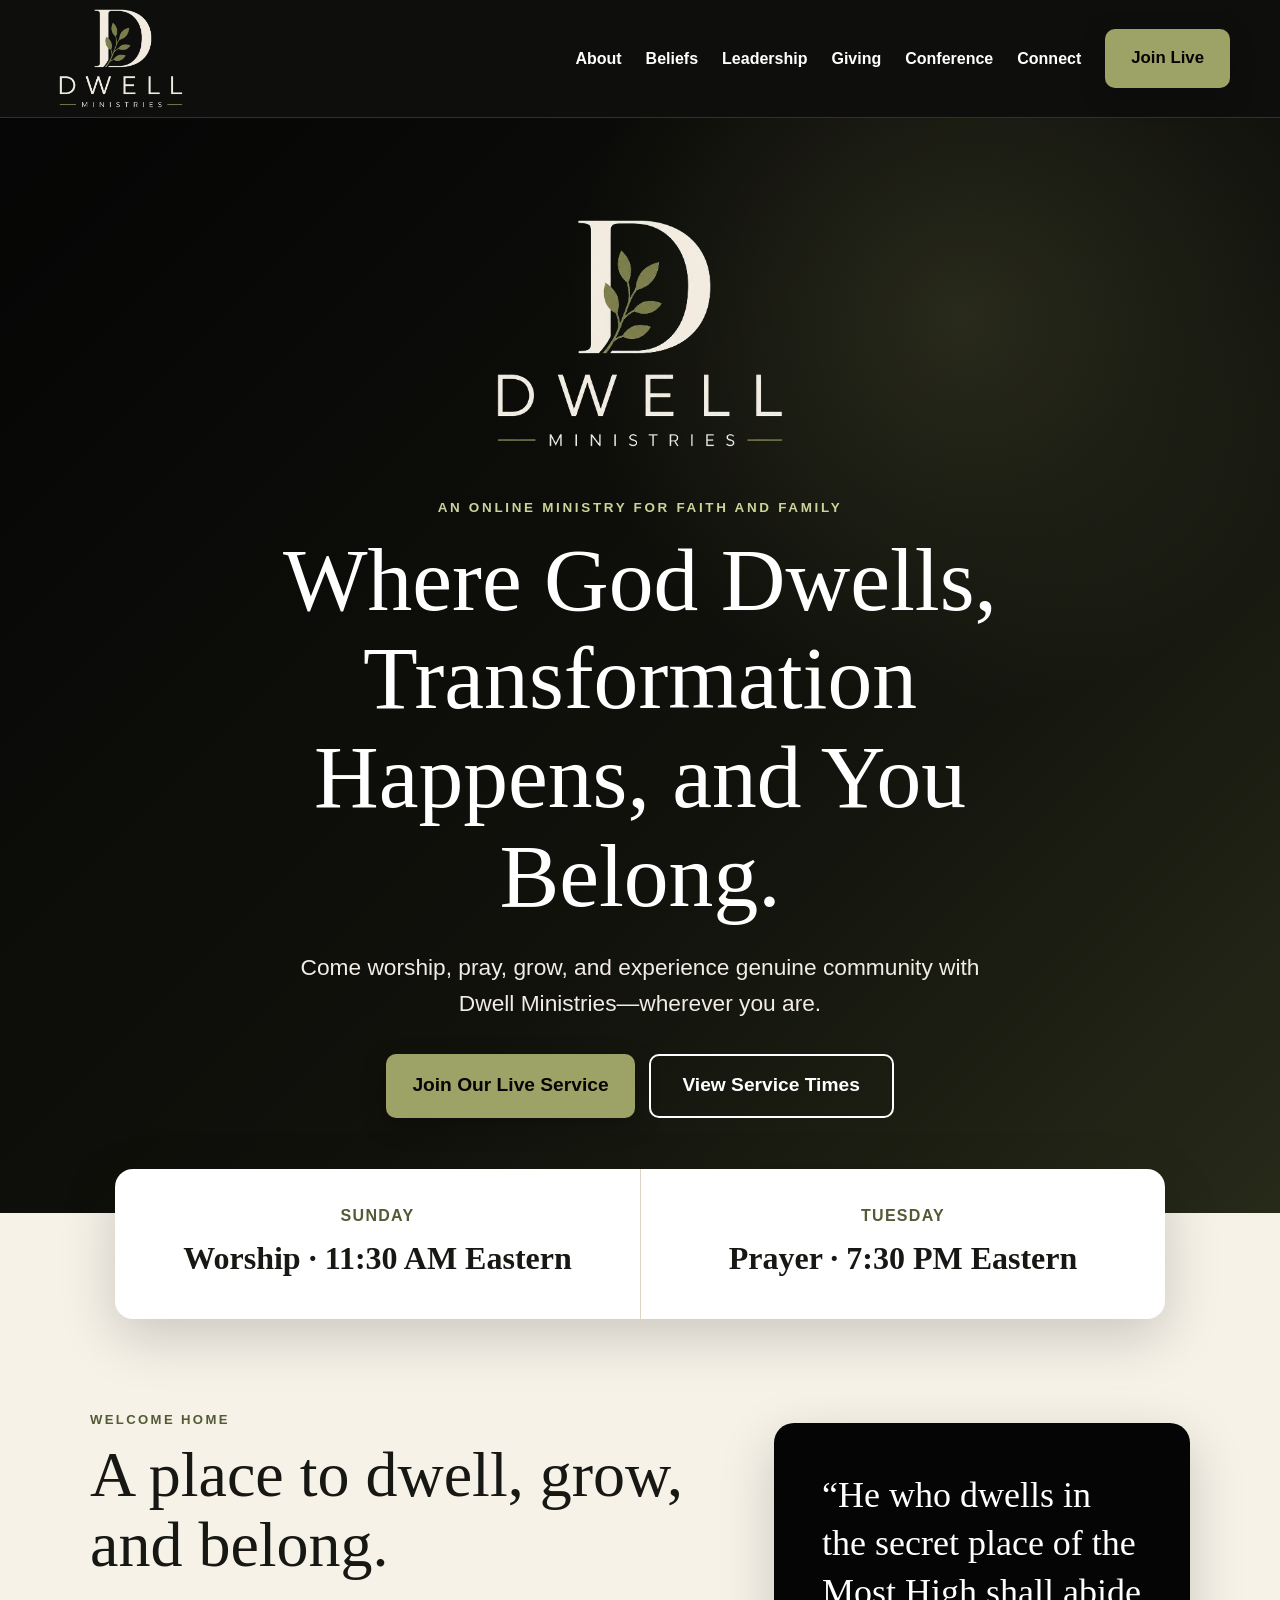
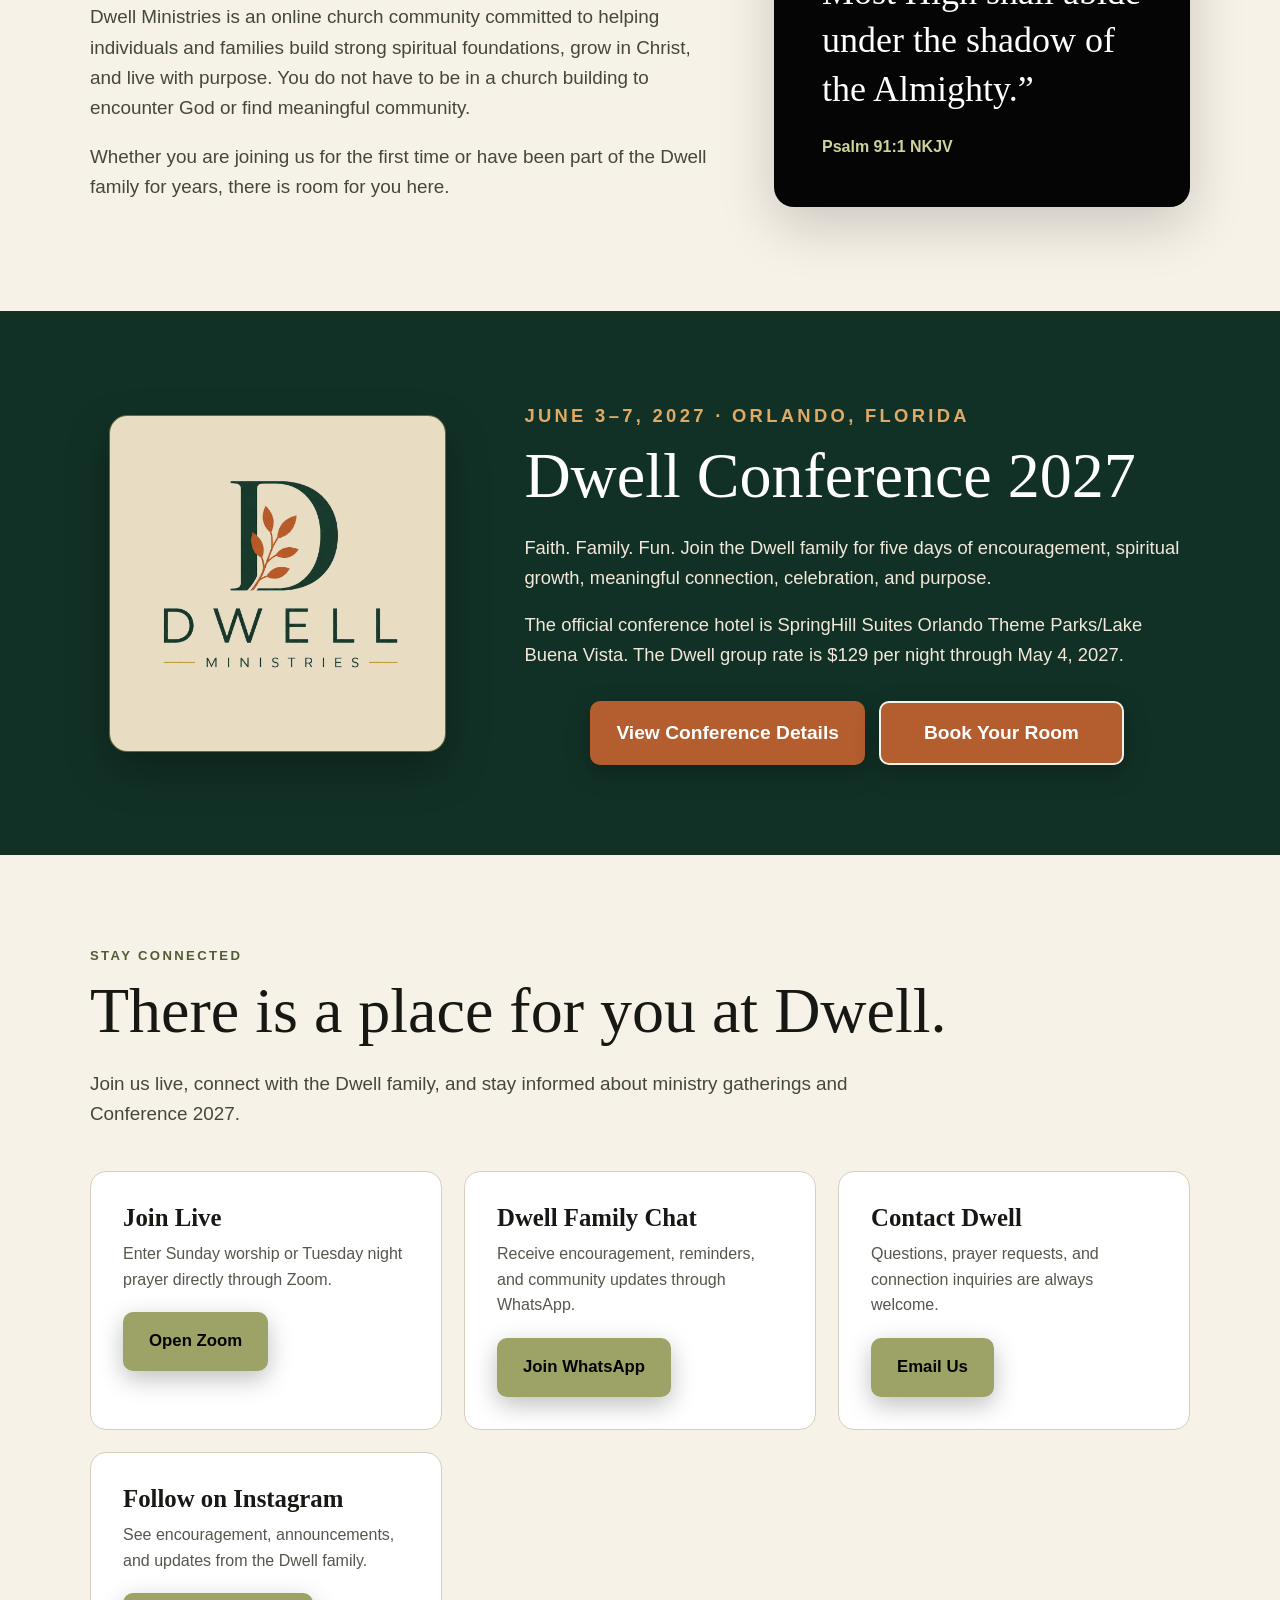
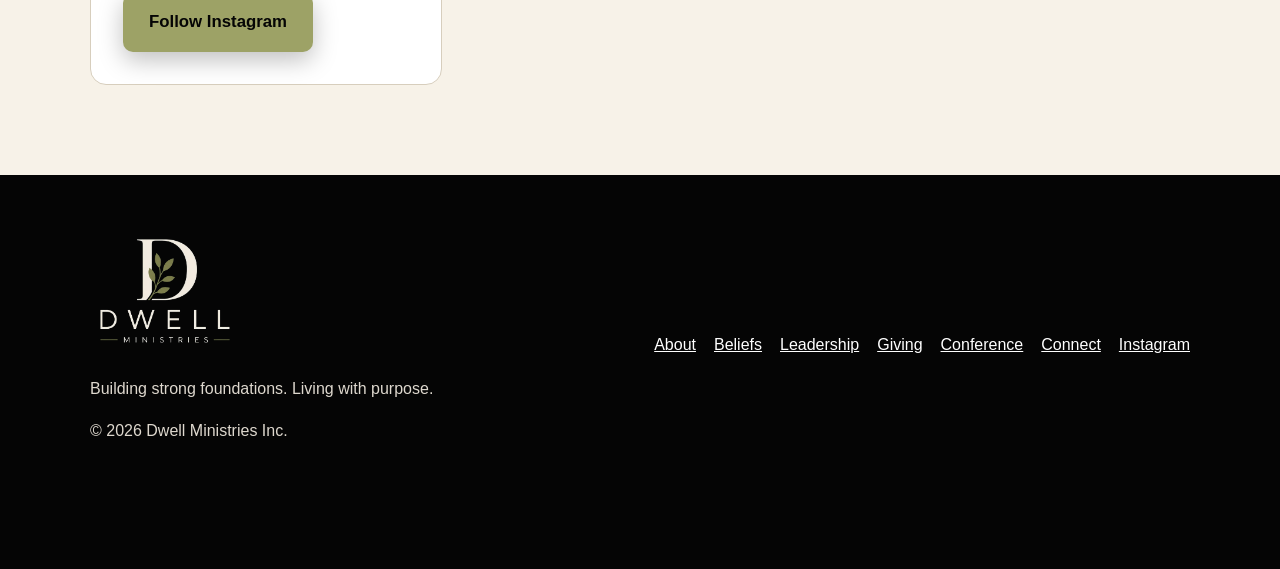
==== index.html @ 5904dee1 "Replace Zoom meeting link" ====
<!doctype html>
<html lang="en">
<head>
  <meta charset="utf-8">
  <meta name="viewport" content="width=device-width, initial-scale=1">
  <meta name="theme-color" content="#050505">
  <title>Dwell Ministries | Worship, Prayer & Community Online</title>
  <meta name="description" content="Dwell Ministries is an online church community where God dwells, transformation happens, and you belong. Join Sunday worship and Tuesday night prayer live on Zoom.">
  <style>
    :root {
      --black:#050505;
      --ink:#171814;
      --ivory:#f7f2e8;
      --cream:#e9e0cf;
      --olive:#9da266;
      --olive-dark:#535a34;
      --gold:#c7a95c;
      --white:#fff;
      --shadow:0 18px 55px rgba(0,0,0,.18);
    }
    *{box-sizing:border-box}
    html{scroll-behavior:smooth}
    body{margin:0;background:var(--ivory);color:var(--ink);font-family:Arial,Helvetica,sans-serif;line-height:1.6}
    img{max-width:100%;height:auto}
    a{color:inherit}
    .skip-link{position:absolute;left:12px;top:-100px;z-index:100;background:var(--white);color:var(--black);padding:12px 18px;font-weight:800}
    .skip-link:focus{top:12px}
    .site-header{position:sticky;top:0;z-index:50;background:rgba(5,5,5,.96);border-bottom:1px solid rgba(255,255,255,.15)}
    .nav-wrap{width:min(1180px,calc(100% - 32px));min-height:82px;margin:auto;display:flex;align-items:center;justify-content:space-between;gap:24px}
    .brand{display:flex;align-items:center;text-decoration:none}
    .brand img{width:142px;display:block}
    .nav-links{display:flex;align-items:center;gap:24px;color:var(--white);font-weight:700}
    .nav-links a{text-decoration:none}
    .nav-links a:not(.button):hover{text-decoration:underline;text-underline-offset:5px}
    .button{display:inline-flex;align-items:center;justify-content:center;min-height:54px;padding:14px 24px;border:2px solid transparent;border-radius:10px;background:var(--olive);color:var(--black);font-size:1.05rem;font-weight:900;text-align:center;text-decoration:none;box-shadow:0 8px 24px rgba(0,0,0,.25);transition:transform .15s ease,background .15s ease}
    .button:hover{background:#b7bd79;transform:translateY(-2px)}
    .button:focus-visible,a:focus-visible{outline:4px solid var(--gold);outline-offset:4px}
    .button-light{background:var(--ivory);color:var(--black);border-color:var(--ivory)}
    .button-outline{background:transparent;color:var(--white);border-color:var(--white);box-shadow:none}
    .hero{min-height:690px;display:grid;place-items:center;padding:80px 20px 95px;background:radial-gradient(circle at 75% 18%,rgba(157,162,102,.18),transparent 30%),linear-gradient(135deg,#050505 0%,#11120c 60%,#272a19 100%);color:var(--white);text-align:center}
    .hero-inner{width:min(880px,100%)}
    .hero-logo{width:min(330px,72vw);margin:0 auto 28px;display:block}
    .eyebrow{margin:0 0 12px;color:#cdd39a;font-size:.84rem;font-weight:900;letter-spacing:.2em;text-transform:uppercase}
    h1,h2,h3{font-family:Georgia,"Times New Roman",serif;line-height:1.1}
    h1{margin:0;font-size:clamp(2.6rem,7vw,5.9rem);font-weight:500}
    .hero-copy{max-width:720px;margin:24px auto;color:#f1ece4;font-size:clamp(1.15rem,2.4vw,1.42rem)}
    .hero-actions{display:flex;justify-content:center;flex-wrap:wrap;gap:14px;margin-top:32px}
    .hero-actions .button{min-height:64px;min-width:245px;font-size:1.2rem}
    .services{margin-top:-44px;position:relative;z-index:3;padding:0 20px}
    .service-card{width:min(1050px,100%);margin:auto;display:grid;grid-template-columns:1fr 1fr;background:var(--white);border-radius:18px;box-shadow:var(--shadow);overflow:hidden}
    .service{padding:34px 28px;text-align:center}
    .service+ .service{border-left:1px solid #ddd4c5}
    .service span{display:block;color:var(--olive-dark);font-weight:900;letter-spacing:.08em;text-transform:uppercase}
    .service strong{display:block;margin-top:5px;font-family:Georgia,"Times New Roman",serif;font-size:clamp(1.5rem,3vw,2rem)}
    section{padding:90px 20px}
    .section-inner{width:min(1100px,100%);margin:auto}
    .section-kicker{margin:0 0 10px;color:var(--olive-dark);font-size:.82rem;font-weight:900;letter-spacing:.18em;text-transform:uppercase}
    h2{margin:0 0 22px;font-size:clamp(2.15rem,5vw,4rem);font-weight:500}
    .lead{max-width:760px;font-size:1.18rem;color:#45463d}
    .welcome-grid{display:grid;grid-template-columns:1.2fr .8fr;gap:60px;align-items:center}
    .verse-card{padding:48px;border-radius:20px;background:var(--black);color:var(--white);box-shadow:var(--shadow)}
    .verse-card blockquote{margin:0;font-family:Georgia,"Times New Roman",serif;font-size:clamp(1.55rem,3vw,2.25rem);line-height:1.35}
    .verse-card cite{display:block;margin-top:20px;color:#cdd39a;font-style:normal;font-weight:800}
    .conference{background:#123126;color:var(--white)}
    .conference-grid{display:grid;grid-template-columns:.72fr 1.28fr;gap:60px;align-items:center}
    .conference-logo{width:min(360px,90%);margin:auto;display:block;border:1px solid rgba(212,175,55,.45);border-radius:18px;box-shadow:0 18px 44px rgba(0,0,0,.28)}
    .conference .section-kicker{color:#e0aa64}
    .conference p{color:#f1e8da;font-size:1.15rem}
    .conference .button{background:#b45d2e;color:var(--white)}
    .conference .button:hover{background:#d17341}
    .connect-grid{display:grid;grid-template-columns:repeat(3,1fr);gap:22px;margin-top:42px}
    .connect-card{padding:32px;border:1px solid #d7cebd;border-radius:16px;background:var(--white)}
    .connect-card h3{margin:0 0 10px;font-size:1.55rem}
    .connect-card p{margin:0 0 20px;color:#55564c}
    footer{padding:54px 20px 110px;background:var(--black);color:#ded8ce}
    .footer-inner{width:min(1100px,100%);margin:auto;display:flex;justify-content:space-between;align-items:center;gap:28px}
    .footer-logo{width:150px}
    .footer-links{display:flex;flex-wrap:wrap;justify-content:flex-end;gap:18px}
    .footer-links a{color:var(--white)}
    .mobile-join{display:none}
    @media(max-width:850px){
      .nav-links a:not(.button){display:none}
      .welcome-grid,.conference-grid{grid-template-columns:1fr}
      .conference-grid{text-align:center}
      .connect-grid{grid-template-columns:1fr}
      .footer-inner{flex-direction:column;text-align:center}
      .footer-links{justify-content:center}
    }
    @media(max-width:620px){
      .nav-wrap{min-height:70px}
      .brand img{width:112px}
      .nav-links .button{min-height:48px;padding:11px 14px;font-size:.92rem}
      .hero{min-height:620px;padding-top:56px}
      .hero-actions .button{width:100%}
      .service-card{grid-template-columns:1fr}
      .service+ .service{border-left:0;border-top:1px solid #ddd4c5}
      section{padding:70px 18px}
      .verse-card{padding:34px 26px}
      footer{padding-bottom:120px}
      .mobile-join{position:fixed;display:block;z-index:60;left:12px;right:12px;bottom:12px}
      .mobile-join .button{width:100%;min-height:62px;border:3px solid var(--white);font-size:1.12rem}
    }
    @media(prefers-reduced-motion:reduce){html{scroll-behavior:auto}.button{transition:none}}
  </style>
</head>
<body>
  <a class="skip-link" href="#main-content">Skip to main content</a>
  <header class="site-header">
    <div class="nav-wrap">
      <a class="brand" href="#top" aria-label="Dwell Ministries home">
        <img src="assets/dwell-logo-transparent.webp" alt="Dwell Ministries">
      </a>
      <nav class="nav-links" aria-label="Primary navigation">
        <a href="about.html">About</a>
        <a href="beliefs.html">Beliefs</a>
        <a href="leadership.html">Leadership</a>
        <a href="giving.html">Giving</a>
        <a href="conference.html">Conference</a>
        <a href="connect.html">Connect</a>
        <a class="button" href="https://us06web.zoom.us/j/7595801784?omn=84158969430" target="_blank" rel="noopener noreferrer" aria-label="Join the Dwell Ministries live service on Zoom">Join Live</a>
      </nav>
    </div>
  </header>

  <main id="main-content">
    <section class="hero" id="top">
      <div class="hero-inner">
        <img class="hero-logo" src="assets/dwell-logo-transparent.webp" alt="">
        <p class="eyebrow">An online ministry for faith and family</p>
        <h1>Where God Dwells, Transformation Happens, and You Belong.</h1>
        <p class="hero-copy">Come worship, pray, grow, and experience genuine community with Dwell Ministries—wherever you are.</p>
        <div class="hero-actions">
          <a class="button" href="https://us06web.zoom.us/j/7595801784?omn=84158969430" target="_blank" rel="noopener noreferrer" aria-label="Join Sunday worship or Tuesday night prayer live on Zoom">Join Our Live Service</a>
          <a class="button button-outline" href="#gatherings">View Service Times</a>
        </div>
      </div>
    </section>

    <div class="services" id="gatherings" aria-label="Weekly online gatherings">
      <div class="service-card">
        <div class="service">
          <span>Sunday</span>
          <strong>Worship · 11:30 AM Eastern</strong>
        </div>
        <div class="service">
          <span>Tuesday</span>
          <strong>Prayer · 7:30 PM Eastern</strong>
        </div>
      </div>
    </div>

    <section id="welcome">
      <div class="section-inner welcome-grid">
        <div>
          <p class="section-kicker">Welcome home</p>
          <h2>A place to dwell, grow, and belong.</h2>
          <p class="lead">Dwell Ministries is an online church community committed to helping individuals and families build strong spiritual foundations, grow in Christ, and live with purpose. You do not have to be in a church building to encounter God or find meaningful community.</p>
          <p class="lead">Whether you are joining us for the first time or have been part of the Dwell family for years, there is room for you here.</p>
        </div>
        <div class="verse-card">
          <blockquote>“He who dwells in the secret place of the Most High shall abide under the shadow of the Almighty.”</blockquote>
          <cite>Psalm 91:1 NKJV</cite>
        </div>
      </div>
    </section>

    <section class="conference" id="conference">
      <div class="section-inner conference-grid">
        <img class="conference-logo" src="assets/dwell-conference-logo-beige.webp" alt="Dwell Ministries conference edition logo">
        <div>
          <p class="section-kicker">June 3–7, 2027 · Orlando, Florida</p>
          <h2>Dwell Conference 2027</h2>
          <p>Faith. Family. Fun. Join the Dwell family for five days of encouragement, spiritual growth, meaningful connection, celebration, and purpose.</p>
          <p>The official conference hotel is SpringHill Suites Orlando Theme Parks/Lake Buena Vista. The Dwell group rate is $129 per night through May 4, 2027.</p>
          <div class="hero-actions">
            <a class="button" href="conference.html">View Conference Details</a>
            <a class="button button-light" href="https://app.marriott.com/resview2?id=1785333373210&amp;key=GRP&amp;app=resvlink" target="_blank" rel="noopener noreferrer">Book Your Room</a>
          </div>
        </div>
      </div>
    </section>

    <section id="connect">
      <div class="section-inner">
        <p class="section-kicker">Stay connected</p>
        <h2>There is a place for you at Dwell.</h2>
        <p class="lead">Join us live, connect with the Dwell family, and stay informed about ministry gatherings and Conference 2027.</p>
        <div class="connect-grid">
          <article class="connect-card">
            <h3>Join Live</h3>
            <p>Enter Sunday worship or Tuesday night prayer directly through Zoom.</p>
            <a class="button" href="https://us06web.zoom.us/j/7595801784?omn=84158969430" target="_blank" rel="noopener noreferrer">Open Zoom</a>
          </article>
          <article class="connect-card">
            <h3>Dwell Family Chat</h3>
            <p>Receive encouragement, reminders, and community updates through WhatsApp.</p>
            <a class="button" href="https://chat.whatsapp.com/B6J9RrEpY3I75FGgZMfeBc?mode=r_c" target="_blank" rel="noopener noreferrer">Join WhatsApp</a>
          </article>
          <article class="connect-card">
            <h3>Contact Dwell</h3>
            <p>Questions, prayer requests, and connection inquiries are always welcome.</p>
            <a class="button" href="mailto:dwellministries2020@gmail.com">Email Us</a>
          </article>
          <article class="connect-card">
            <h3>Follow on Instagram</h3>
            <p>See encouragement, announcements, and updates from the Dwell family.</p>
            <a class="button" href="https://www.instagram.com/dwell_ministries2020/" target="_blank" rel="noopener noreferrer" aria-label="Follow Dwell Ministries on Instagram">Follow Instagram</a>
          </article>
        </div>
      </div>
    </section>
  </main>

  <footer>
    <div class="footer-inner">
      <div>
        <img class="footer-logo" src="assets/dwell-logo-transparent.webp" alt="Dwell Ministries">
        <p>Building strong foundations. Living with purpose.</p>
        <p>© 2026 Dwell Ministries Inc.</p>
      </div>
      <div class="footer-links">
        <a href="about.html">About</a>
        <a href="beliefs.html">Beliefs</a>
        <a href="leadership.html">Leadership</a>
        <a href="giving.html">Giving</a>
        <a href="conference.html">Conference</a>
        <a href="connect.html">Connect</a>
        <a href="https://www.instagram.com/dwell_ministries2020/" target="_blank" rel="noopener noreferrer">Instagram</a>
      </div>
    </div>
  </footer>

  <div class="mobile-join">
    <a class="button" href="https://us06web.zoom.us/j/7595801784?omn=84158969430" target="_blank" rel="noopener noreferrer" aria-label="Join Dwell Ministries live on Zoom">Join Live Service</a>
  </div>
</body>
</html>
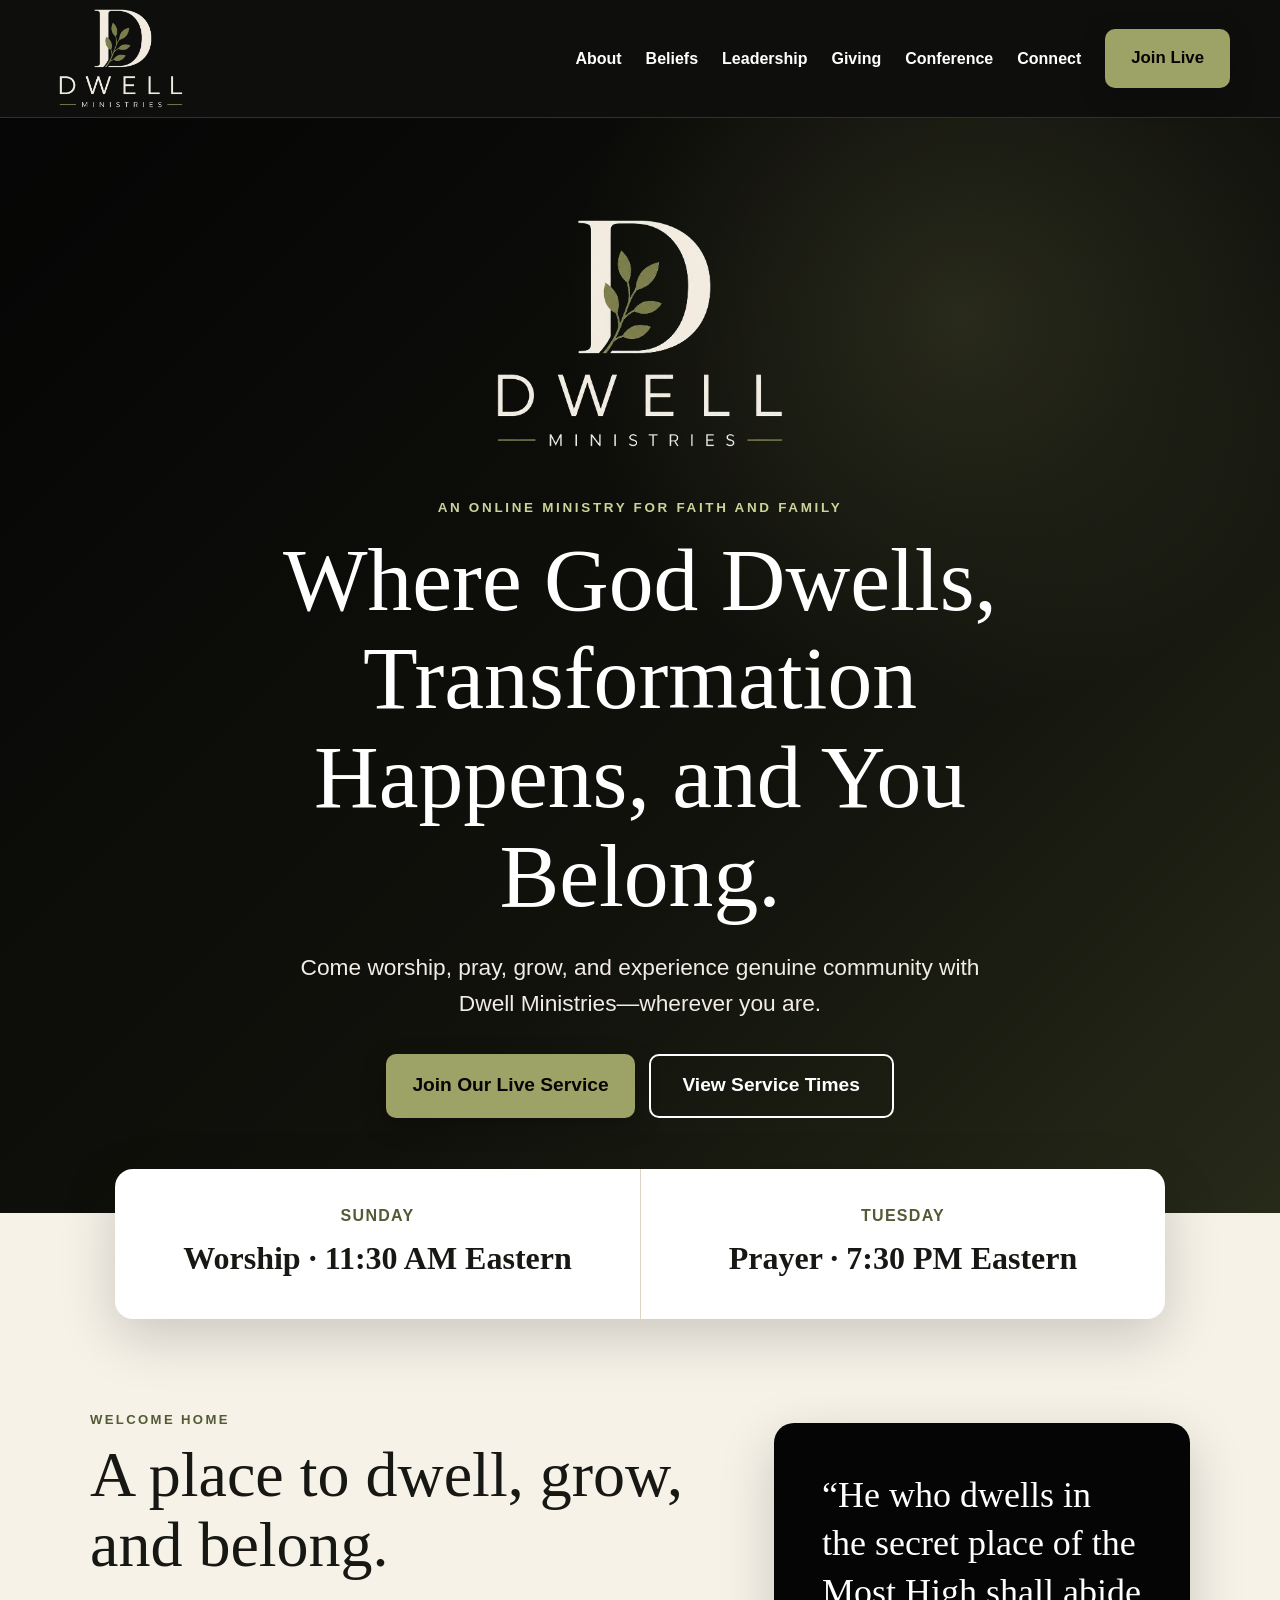
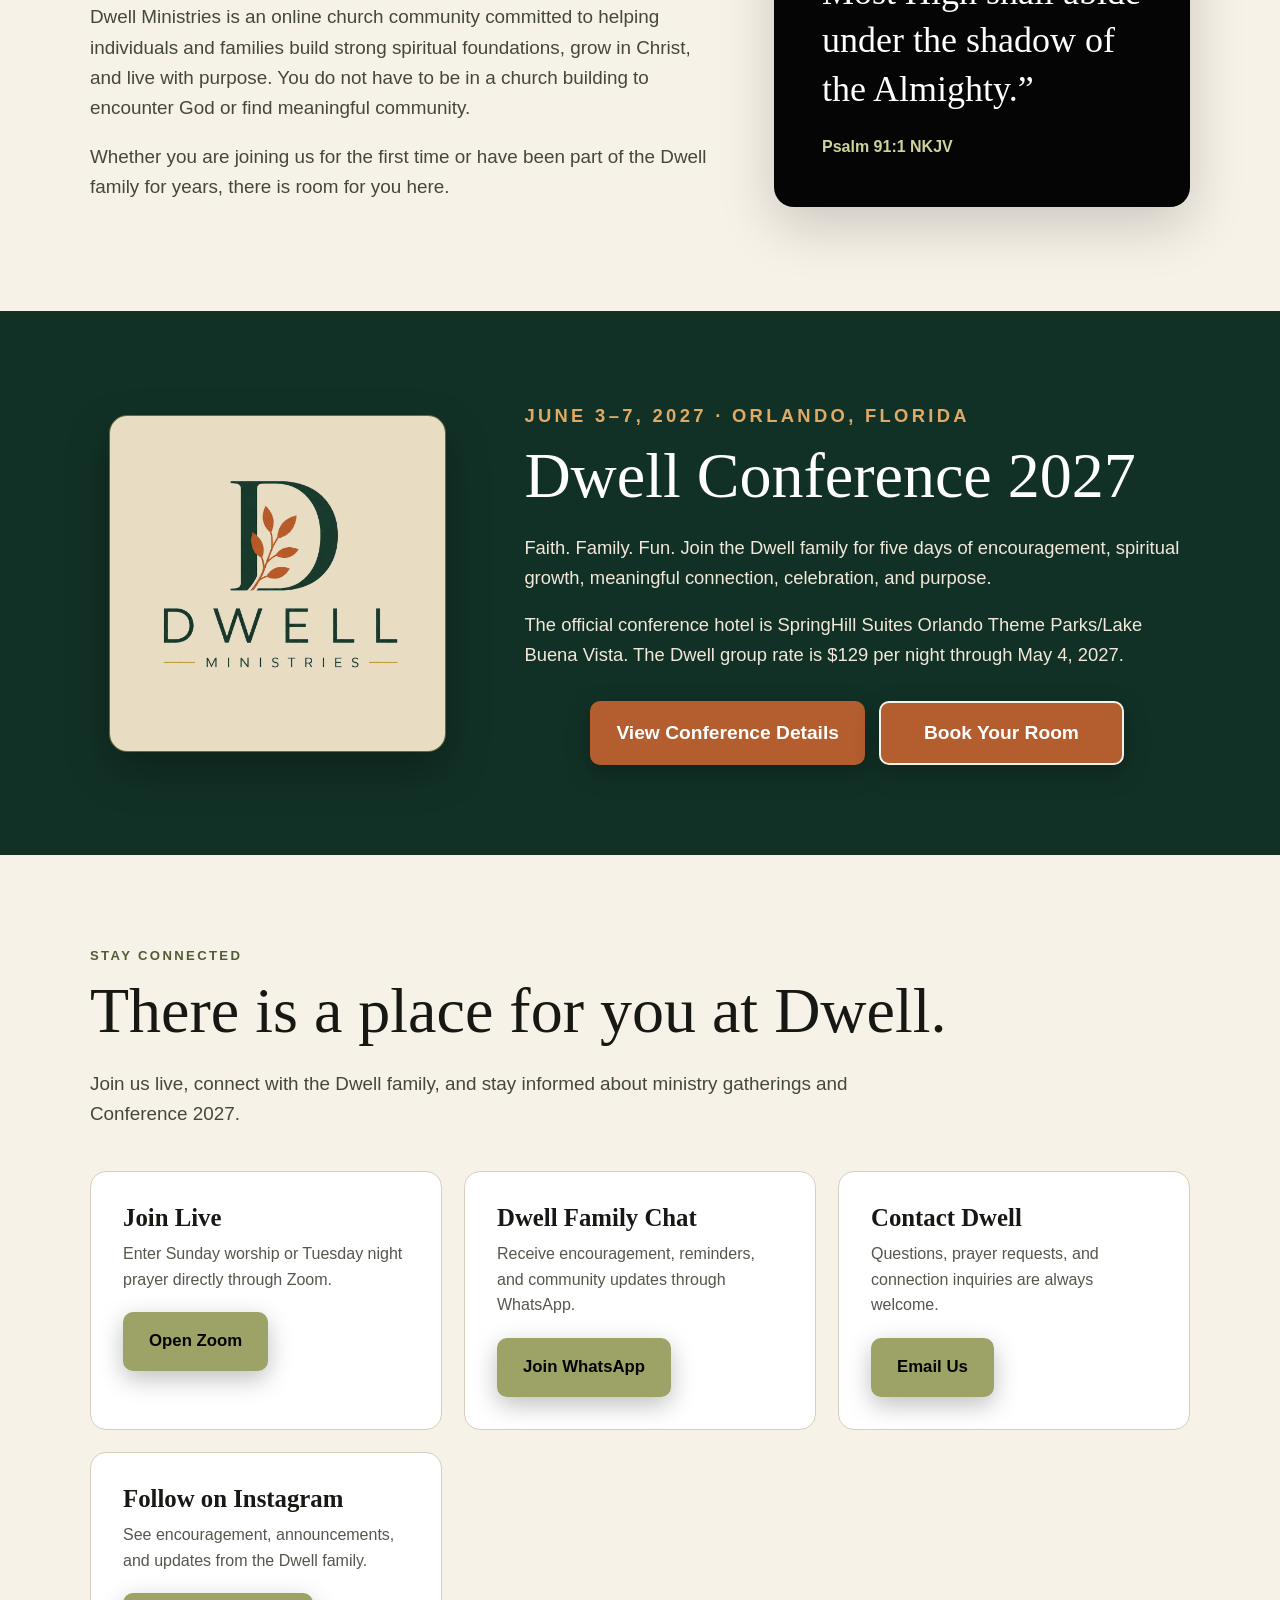
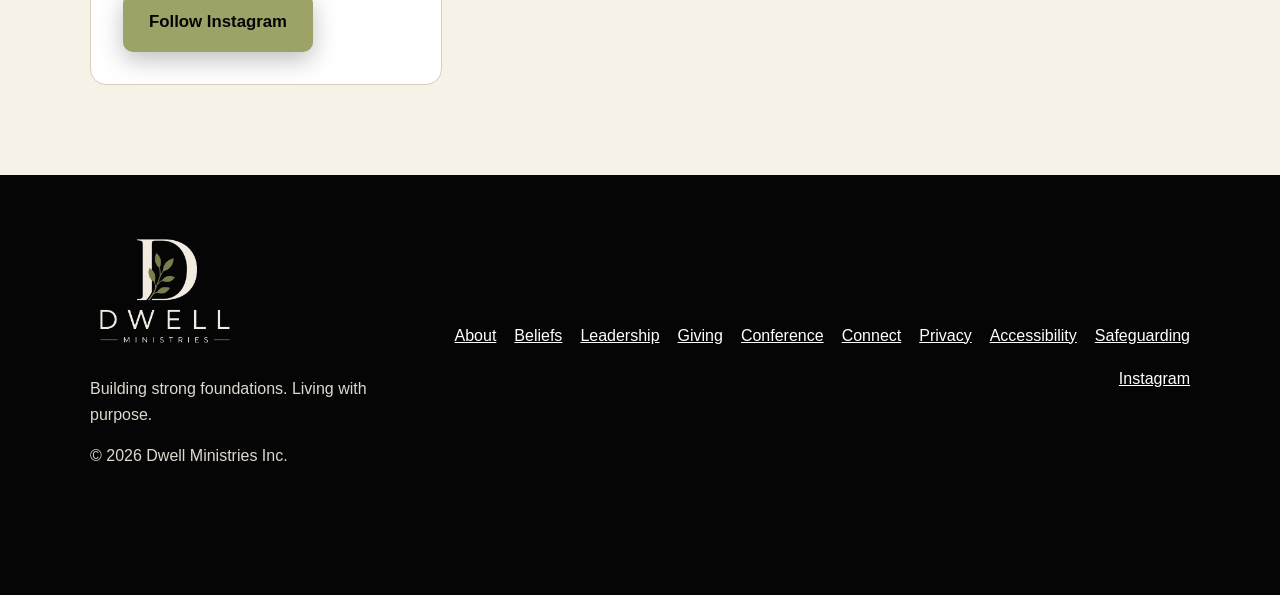
==== commit de484e58: "Add privacy accessibility and safeguarding pages" ====
--- a/index.html
+++ b/index.html
@@ -101,7 +101,38 @@
       .mobile-join .button{width:100%;min-height:62px;border:3px solid var(--white);font-size:1.12rem}
     }
     @media(prefers-reduced-motion:reduce){html{scroll-behavior:auto}.button{transition:none}}
+  
+    .menu-toggle{display:none;align-items:center;justify-content:center;gap:9px;min-width:96px;min-height:48px;padding:10px 14px;border:2px solid rgba(255,255,255,.72);border-radius:10px;background:transparent;color:#fff;font:inherit;font-weight:900;cursor:pointer}
+    .menu-toggle:hover{background:rgba(255,255,255,.12)}.menu-toggle:focus-visible{outline:4px solid var(--gold);outline-offset:4px}.menu-toggle-icon{font-size:1.35rem;line-height:1}
+    @media(max-width:850px){
+      .nav,.nav-wrap{position:relative}
+      .menu-toggle{display:inline-flex;margin-left:auto}
+      .links,.nav-links{position:absolute;top:100%;left:0;right:0;display:none;flex-direction:column;align-items:stretch;gap:0;padding:12px;border:1px solid rgba(255,255,255,.18);border-radius:0 0 16px 16px;background:rgba(5,5,5,.99);box-shadow:0 18px 40px rgba(0,0,0,.35)}
+      .links.is-open,.nav-links.is-open{display:flex}
+      .links a,.nav-links a{display:block!important;width:100%;padding:14px 16px;border-radius:9px;text-align:left}
+      .links a:not(.button):hover,.nav-links a:not(.button):hover{background:rgba(255,255,255,.1);text-decoration:none}
+      .links .button,.nav-links .button{margin-top:6px;text-align:center}
+    }
+    @media(min-width:851px){.links,.nav-links{display:flex!important}}
+
   </style>
+
+  <link rel="canonical" href="https://dwellmin.online/">
+  <link rel="icon" type="image/png" href="/assets/dwell-logo.png">
+  <link rel="apple-touch-icon" href="/assets/dwell-logo.png">
+  <link rel="manifest" href="/site.webmanifest">
+  <meta property="og:type" content="website">
+  <meta property="og:site_name" content="Dwell Ministries">
+  <meta property="og:title" content="Dwell Ministries | Worship, Prayer &amp; Community Online">
+  <meta property="og:description" content="Dwell Ministries is an online church community where God dwells, transformation happens, and you belong. Join Sunday worship and Tuesday night prayer live on Zoom.">
+  <meta property="og:url" content="https://dwellmin.online/">
+  <meta property="og:image" content="https://dwellmin.online/assets/dwell-logo.png">
+  <meta property="og:image:alt" content="Dwell Ministries logo">
+  <meta name="twitter:card" content="summary">
+  <meta name="twitter:title" content="Dwell Ministries | Worship, Prayer &amp; Community Online">
+  <meta name="twitter:description" content="Dwell Ministries is an online church community where God dwells, transformation happens, and you belong. Join Sunday worship and Tuesday night prayer live on Zoom.">
+  <meta name="twitter:image" content="https://dwellmin.online/assets/dwell-logo.png">
+  <script type="application/ld+json">{"@context":"https://schema.org","@type":"Organization","name":"Dwell Ministries","url":"https://dwellmin.online/","logo":"https://dwellmin.online/assets/dwell-logo.png","email":"dwellministries2020@gmail.com","sameAs":["https://www.instagram.com/dwell_ministries2020/"]}</script>
 </head>
 <body>
   <a class="skip-link" href="#main-content">Skip to main content</a>
@@ -110,14 +141,15 @@
       <a class="brand" href="#top" aria-label="Dwell Ministries home">
         <img src="assets/dwell-logo-transparent.webp" alt="Dwell Ministries">
       </a>
-      <nav class="nav-links" aria-label="Primary navigation">
+      <button class="menu-toggle" type="button" aria-expanded="false" aria-controls="primary-navigation" aria-label="Open navigation menu"><span class="menu-toggle-icon" aria-hidden="true">☰</span><span class="menu-toggle-label">Menu</span></button>
+      <nav id="primary-navigation" class="nav-links" aria-label="Primary navigation">
         <a href="about.html">About</a>
         <a href="beliefs.html">Beliefs</a>
         <a href="leadership.html">Leadership</a>
         <a href="giving.html">Giving</a>
         <a href="conference.html">Conference</a>
         <a href="connect.html">Connect</a>
-        <a class="button" href="https://us06web.zoom.us/j/7595801784?omn=84158969430" target="_blank" rel="noopener noreferrer" aria-label="Join the Dwell Ministries live service on Zoom">Join Live</a>
+        <a class="button" href="https://us06web.zoom.us/j/82866141251" target="_blank" rel="noopener noreferrer" aria-label="Join the Dwell Ministries live service on Zoom">Join Live</a>
       </nav>
     </div>
   </header>
@@ -130,7 +162,7 @@
         <h1>Where God Dwells, Transformation Happens, and You Belong.</h1>
         <p class="hero-copy">Come worship, pray, grow, and experience genuine community with Dwell Ministries—wherever you are.</p>
         <div class="hero-actions">
-          <a class="button" href="https://us06web.zoom.us/j/7595801784?omn=84158969430" target="_blank" rel="noopener noreferrer" aria-label="Join Sunday worship or Tuesday night prayer live on Zoom">Join Our Live Service</a>
+          <a class="button" href="https://us06web.zoom.us/j/82866141251" target="_blank" rel="noopener noreferrer" aria-label="Join Sunday worship or Tuesday night prayer live on Zoom">Join Our Live Service</a>
           <a class="button button-outline" href="#gatherings">View Service Times</a>
         </div>
       </div>
@@ -189,7 +221,7 @@
           <article class="connect-card">
             <h3>Join Live</h3>
             <p>Enter Sunday worship or Tuesday night prayer directly through Zoom.</p>
-            <a class="button" href="https://us06web.zoom.us/j/7595801784?omn=84158969430" target="_blank" rel="noopener noreferrer">Open Zoom</a>
+            <a class="button" href="https://us06web.zoom.us/j/82866141251" target="_blank" rel="noopener noreferrer">Open Zoom</a>
           </article>
           <article class="connect-card">
             <h3>Dwell Family Chat</h3>
@@ -225,13 +257,17 @@
         <a href="giving.html">Giving</a>
         <a href="conference.html">Conference</a>
         <a href="connect.html">Connect</a>
+        <a href="privacy.html">Privacy</a>
+        <a href="accessibility.html">Accessibility</a>
+        <a href="safeguarding.html">Safeguarding</a>
         <a href="https://www.instagram.com/dwell_ministries2020/" target="_blank" rel="noopener noreferrer">Instagram</a>
       </div>
     </div>
   </footer>
 
   <div class="mobile-join">
-    <a class="button" href="https://us06web.zoom.us/j/7595801784?omn=84158969430" target="_blank" rel="noopener noreferrer" aria-label="Join Dwell Ministries live on Zoom">Join Live Service</a>
+    <a class="button" href="https://us06web.zoom.us/j/82866141251" target="_blank" rel="noopener noreferrer" aria-label="Join Dwell Ministries live on Zoom">Join Live Service</a>
   </div>
+<script src="assets/site.js"></script>
 </body>
 </html>
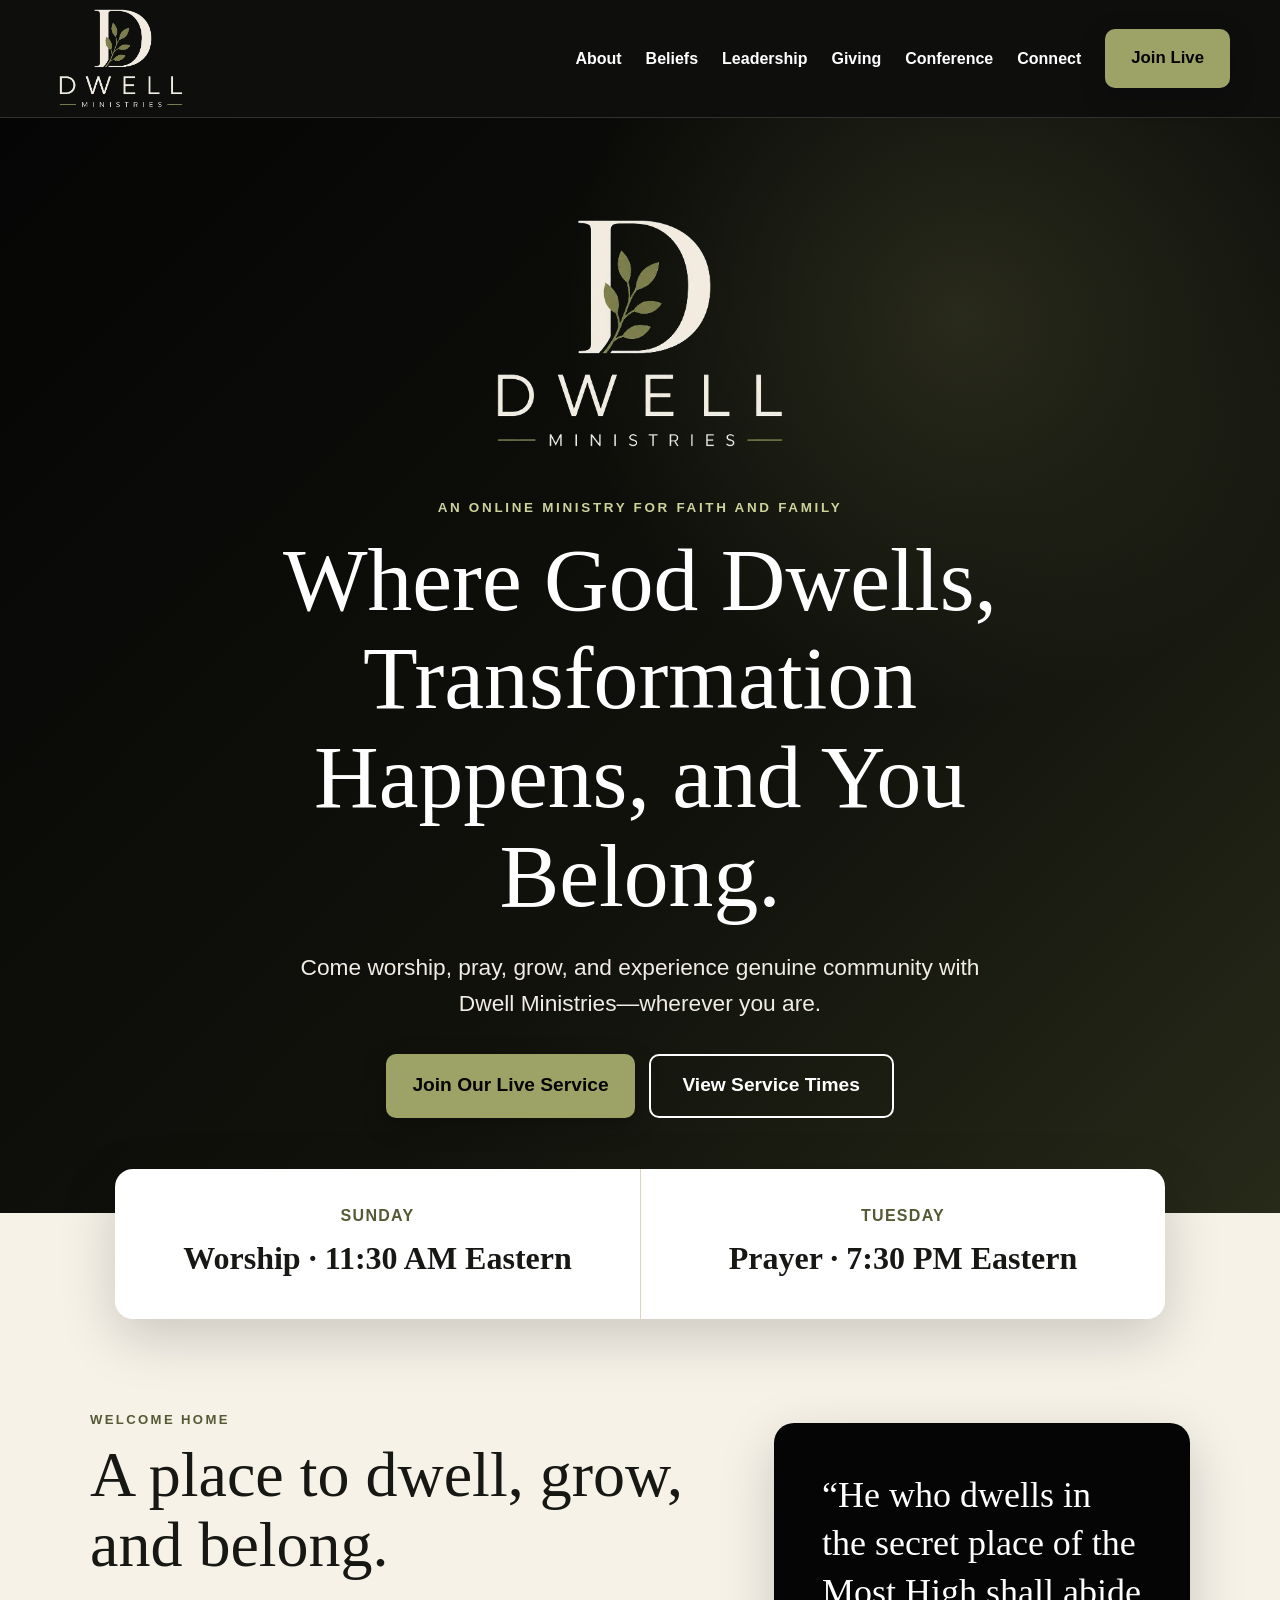
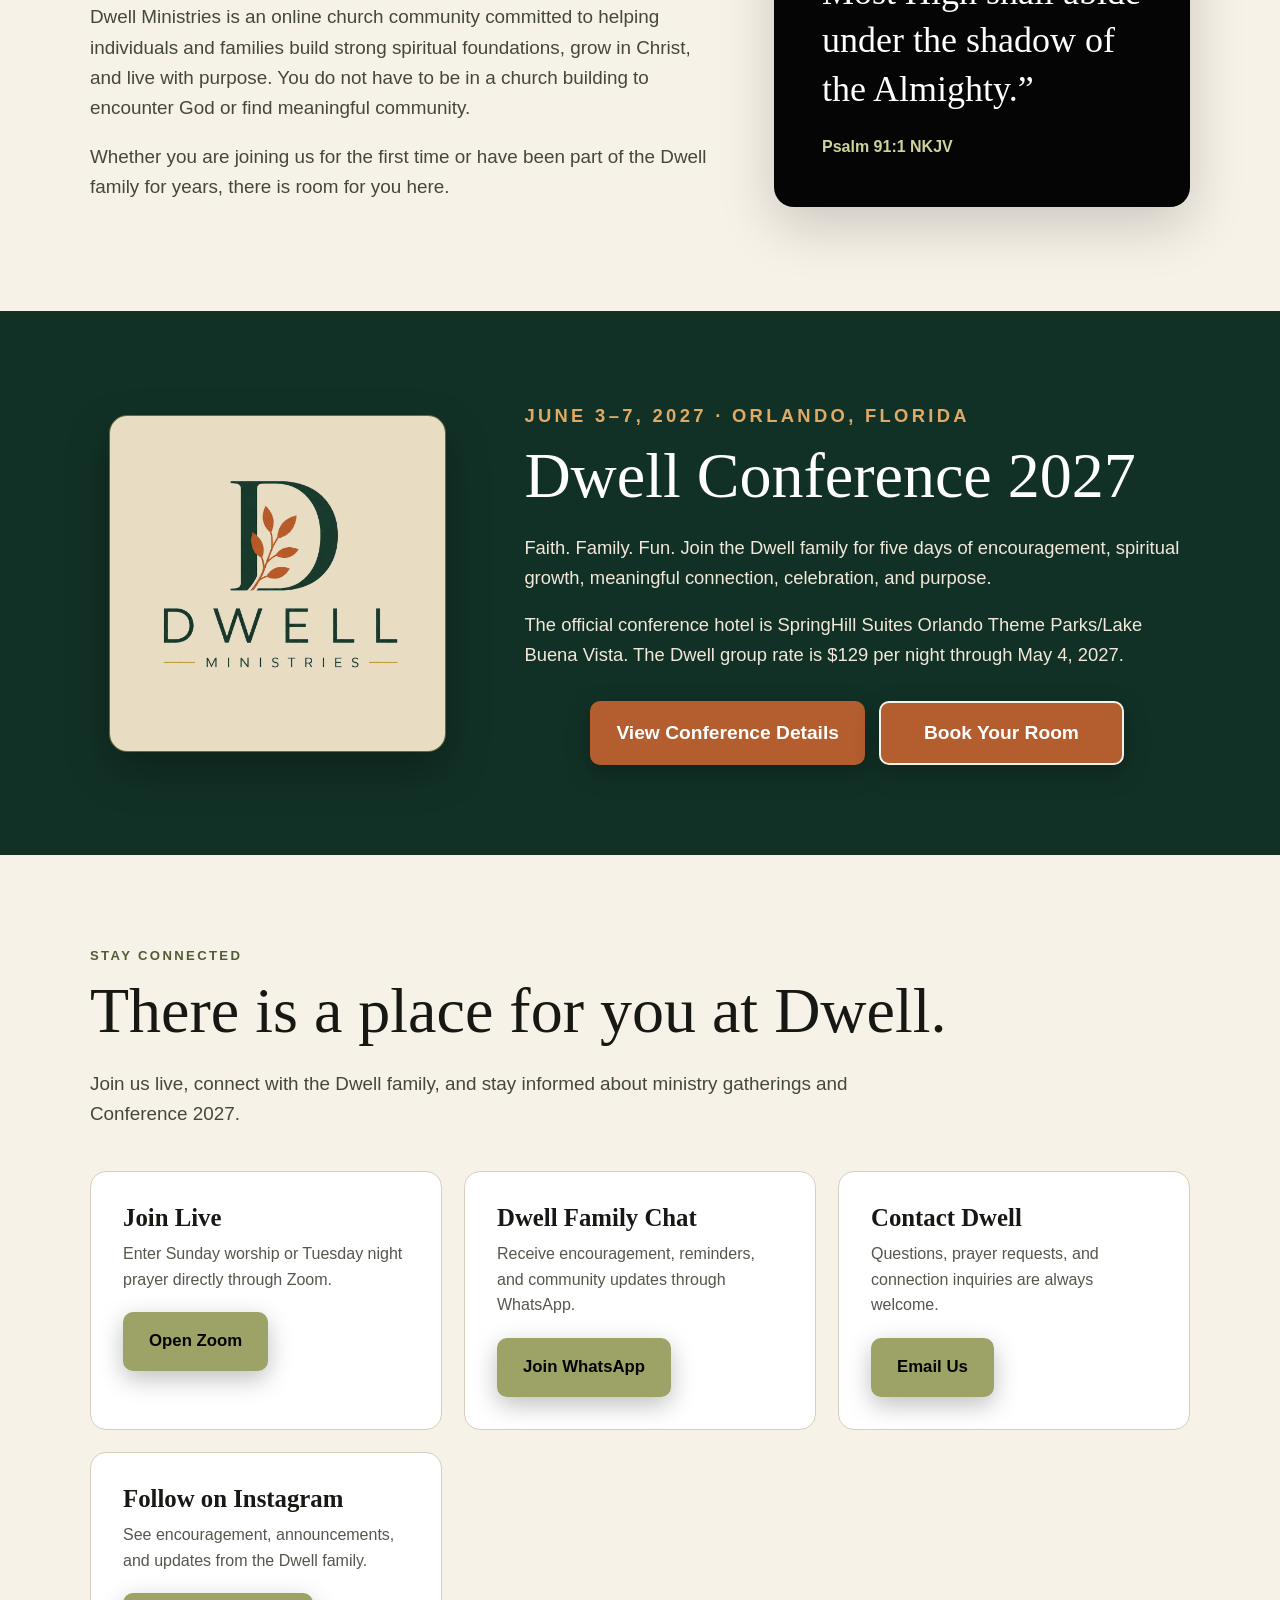
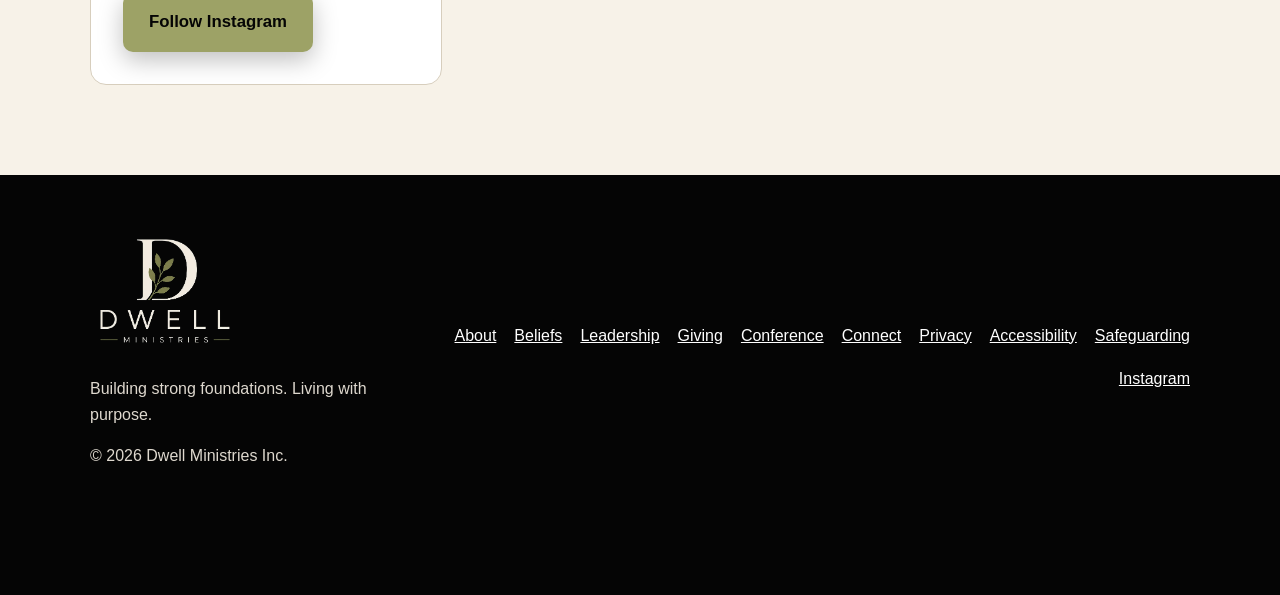
==== commit a12ca26f: "Add structured SEO and image discovery metadata" ====
--- a/index.html
+++ b/index.html
@@ -3,7 +3,7 @@
 <head>
   <meta charset="utf-8">
   <meta name="viewport" content="width=device-width, initial-scale=1">
-  <meta name="theme-color" content="#050505">
+  <meta name="theme-color" content="#050505"><meta name="robots" content="index,follow,max-image-preview:large,max-snippet:-1,max-video-preview:-1">
   <title>Dwell Ministries | Worship, Prayer & Community Online</title>
   <meta name="description" content="Dwell Ministries is an online church community where God dwells, transformation happens, and you belong. Join Sunday worship and Tuesday night prayer live on Zoom.">
   <style>
@@ -121,7 +121,7 @@
   <link rel="icon" type="image/png" href="/assets/dwell-logo.png">
   <link rel="apple-touch-icon" href="/assets/dwell-logo.png">
   <link rel="manifest" href="/site.webmanifest">
-  <meta property="og:type" content="website">
+  <meta property="og:type" content="website"><meta property="og:locale" content="en_US">
   <meta property="og:site_name" content="Dwell Ministries">
   <meta property="og:title" content="Dwell Ministries | Worship, Prayer &amp; Community Online">
   <meta property="og:description" content="Dwell Ministries is an online church community where God dwells, transformation happens, and you belong. Join Sunday worship and Tuesday night prayer live on Zoom.">
@@ -132,14 +132,14 @@
   <meta name="twitter:title" content="Dwell Ministries | Worship, Prayer &amp; Community Online">
   <meta name="twitter:description" content="Dwell Ministries is an online church community where God dwells, transformation happens, and you belong. Join Sunday worship and Tuesday night prayer live on Zoom.">
   <meta name="twitter:image" content="https://dwellmin.online/assets/dwell-logo.png">
-  <script type="application/ld+json">{"@context":"https://schema.org","@type":"Organization","name":"Dwell Ministries","url":"https://dwellmin.online/","logo":"https://dwellmin.online/assets/dwell-logo.png","email":"dwellministries2020@gmail.com","sameAs":["https://www.instagram.com/dwell_ministries2020/"]}</script>
+  <script type="application/ld+json">{"@context":"https://schema.org","@graph":[{"@type":"ReligiousOrganization","@id":"https://dwellmin.online/#organization","name":"Dwell Ministries","legalName":"Dwell Ministries Inc.","url":"https://dwellmin.online/","logo":{"@type":"ImageObject","url":"https://dwellmin.online/assets/dwell-logo.png","contentUrl":"https://dwellmin.online/assets/dwell-logo.png","caption":"Dwell Ministries"},"image":"https://dwellmin.online/assets/dwell-logo.png","email":"dwellministries2020@gmail.com","foundingDate":"2020","founder":[{"@type":"Person","name":"Wallace Ford"},{"@type":"Person","name":"Erin Ford"}],"slogan":"Building strong foundations. Living with purpose.","sameAs":["https://www.instagram.com/dwell_ministries2020/"]},{"@type":"WebSite","@id":"https://dwellmin.online/#website","url":"https://dwellmin.online/","name":"Dwell Ministries","publisher":{"@id":"https://dwellmin.online/#organization"},"inLanguage":"en-US"},{"@type":"WebPage","@id":"https://dwellmin.online/#webpage","url":"https://dwellmin.online/","name":"Dwell Ministries | Worship, Prayer & Community Online","description":"Dwell Ministries is an online church community where God dwells, transformation happens, and you belong. Join Sunday worship and Tuesday night prayer live on Zoom.","isPartOf":{"@id":"https://dwellmin.online/#website"},"about":{"@id":"https://dwellmin.online/#organization"},"inLanguage":"en-US"}]}</script>
 </head>
 <body>
   <a class="skip-link" href="#main-content">Skip to main content</a>
   <header class="site-header">
     <div class="nav-wrap">
       <a class="brand" href="#top" aria-label="Dwell Ministries home">
-        <img src="assets/dwell-logo-transparent.webp" alt="Dwell Ministries">
+        <img src="assets/dwell-logo-transparent.webp" alt="Dwell Ministries" decoding="async">
       </a>
       <button class="menu-toggle" type="button" aria-expanded="false" aria-controls="primary-navigation" aria-label="Open navigation menu"><span class="menu-toggle-icon" aria-hidden="true">☰</span><span class="menu-toggle-label">Menu</span></button>
       <nav id="primary-navigation" class="nav-links" aria-label="Primary navigation">
@@ -157,7 +157,7 @@
   <main id="main-content">
     <section class="hero" id="top">
       <div class="hero-inner">
-        <img class="hero-logo" src="assets/dwell-logo-transparent.webp" alt="">
+        <img class="hero-logo" src="assets/dwell-logo-transparent.webp" alt="" decoding="async" fetchpriority="high">
         <p class="eyebrow">An online ministry for faith and family</p>
         <h1>Where God Dwells, Transformation Happens, and You Belong.</h1>
         <p class="hero-copy">Come worship, pray, grow, and experience genuine community with Dwell Ministries—wherever you are.</p>
@@ -198,7 +198,7 @@
 
     <section class="conference" id="conference">
       <div class="section-inner conference-grid">
-        <img class="conference-logo" src="assets/dwell-conference-logo-beige.webp" alt="Dwell Ministries conference edition logo">
+        <img class="conference-logo" src="assets/dwell-conference-logo-beige.webp" alt="Dwell Ministries conference edition logo" decoding="async" fetchpriority="high">
         <div>
           <p class="section-kicker">June 3–7, 2027 · Orlando, Florida</p>
           <h2>Dwell Conference 2027</h2>
@@ -246,7 +246,7 @@
   <footer>
     <div class="footer-inner">
       <div>
-        <img class="footer-logo" src="assets/dwell-logo-transparent.webp" alt="Dwell Ministries">
+        <img class="footer-logo" src="assets/dwell-logo-transparent.webp" alt="Dwell Ministries" decoding="async">
         <p>Building strong foundations. Living with purpose.</p>
         <p>© 2026 Dwell Ministries Inc.</p>
       </div>
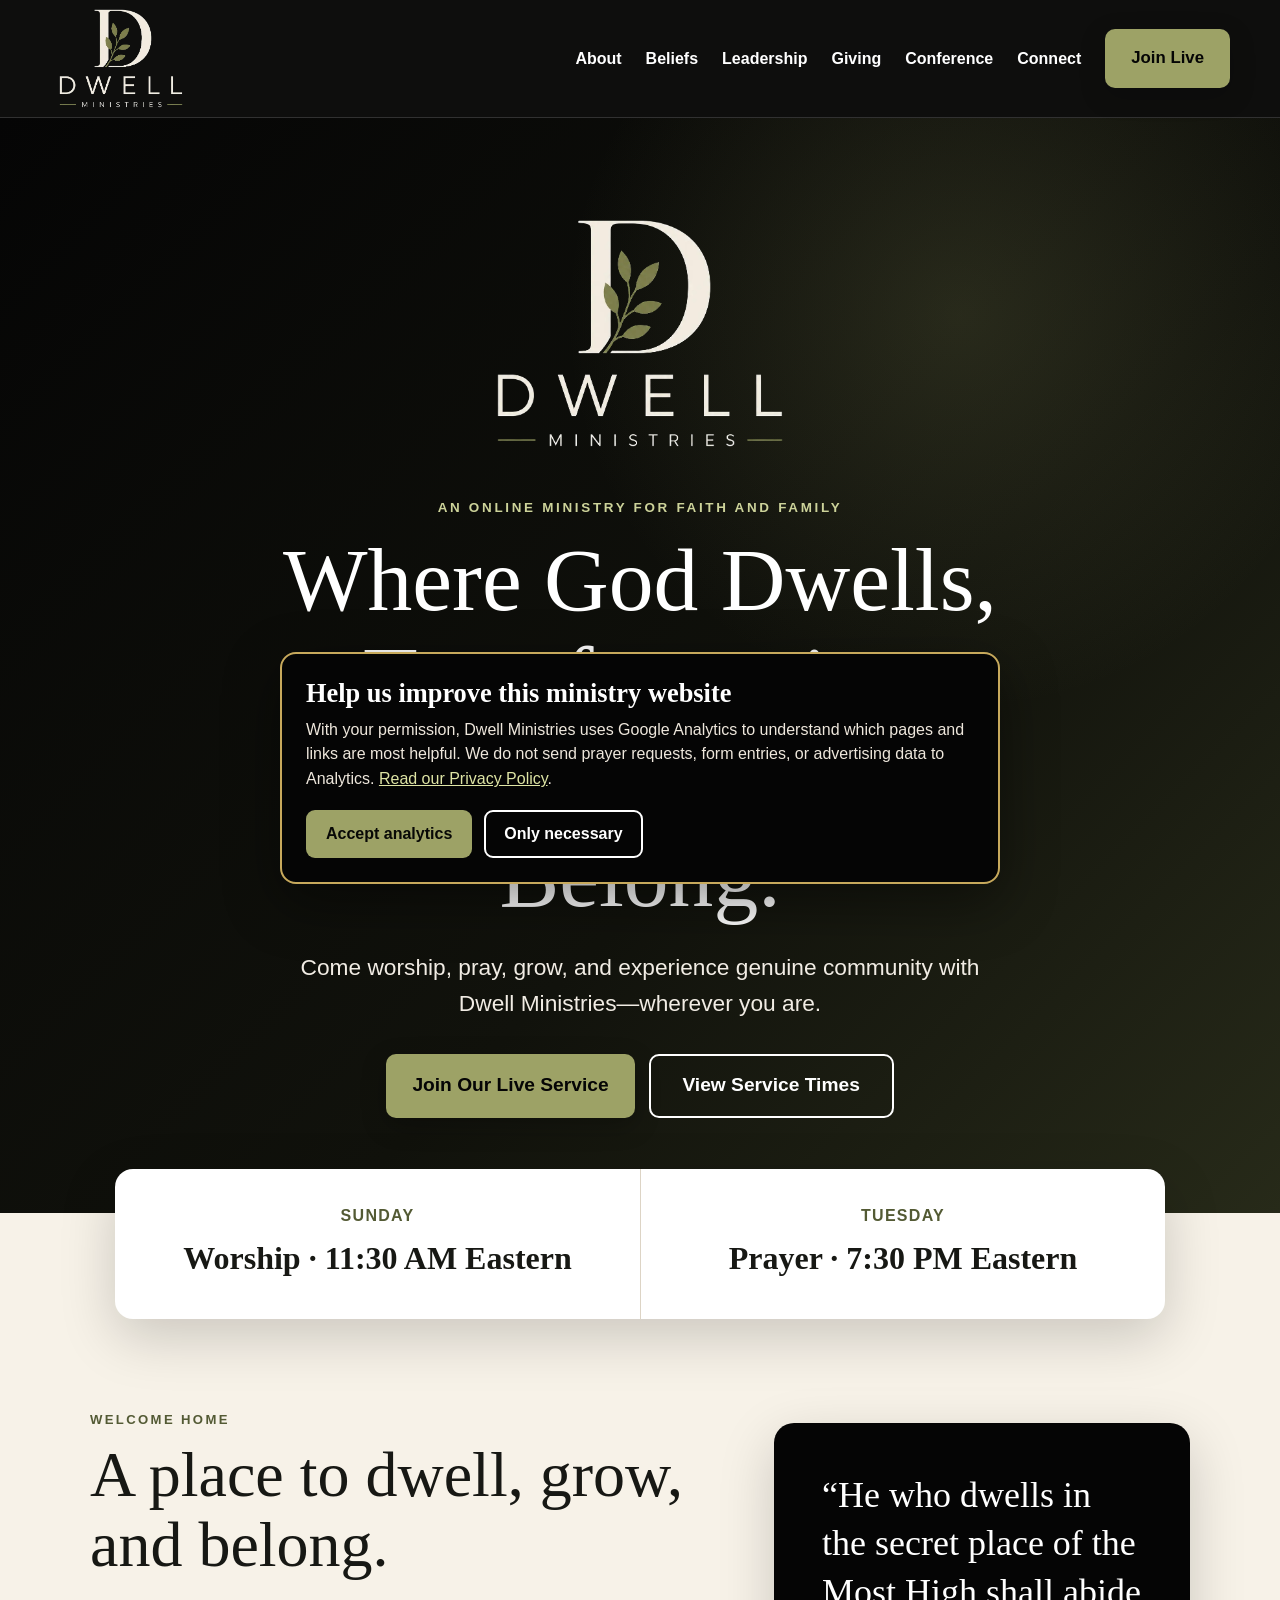
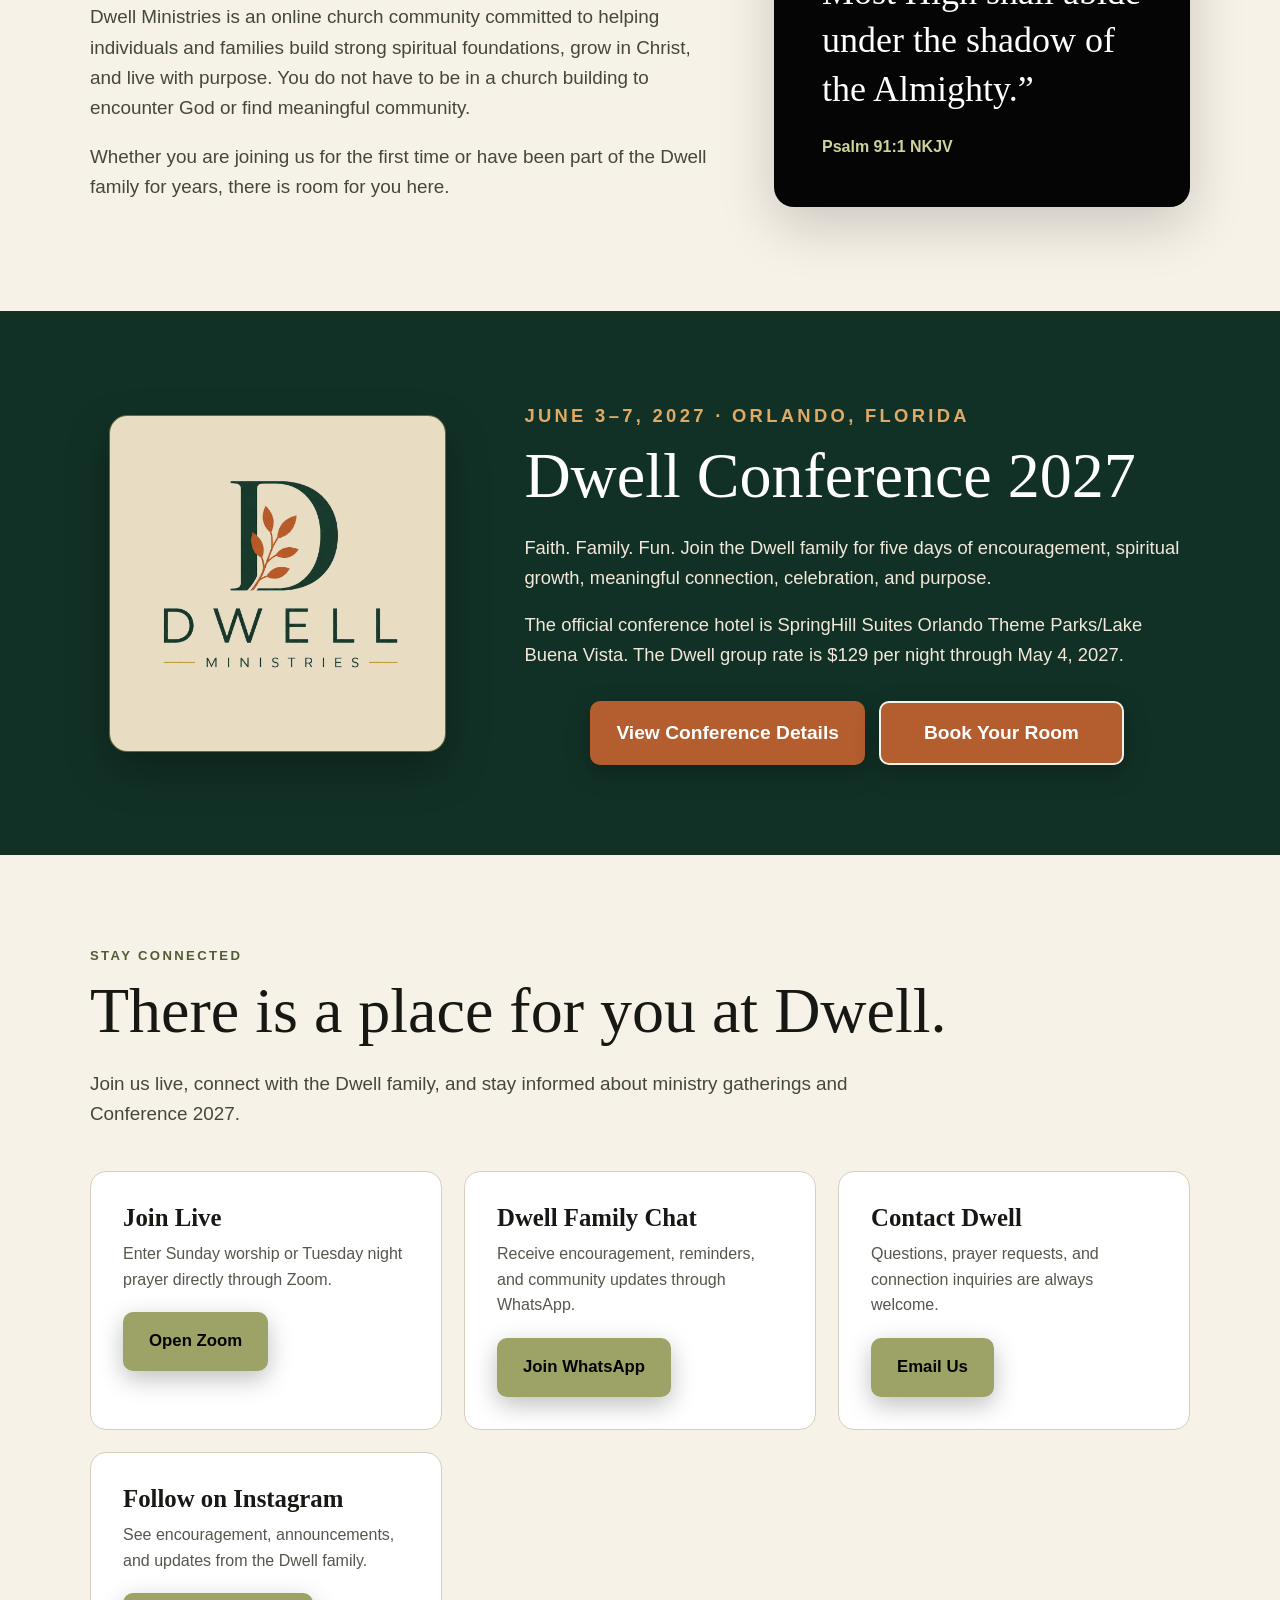
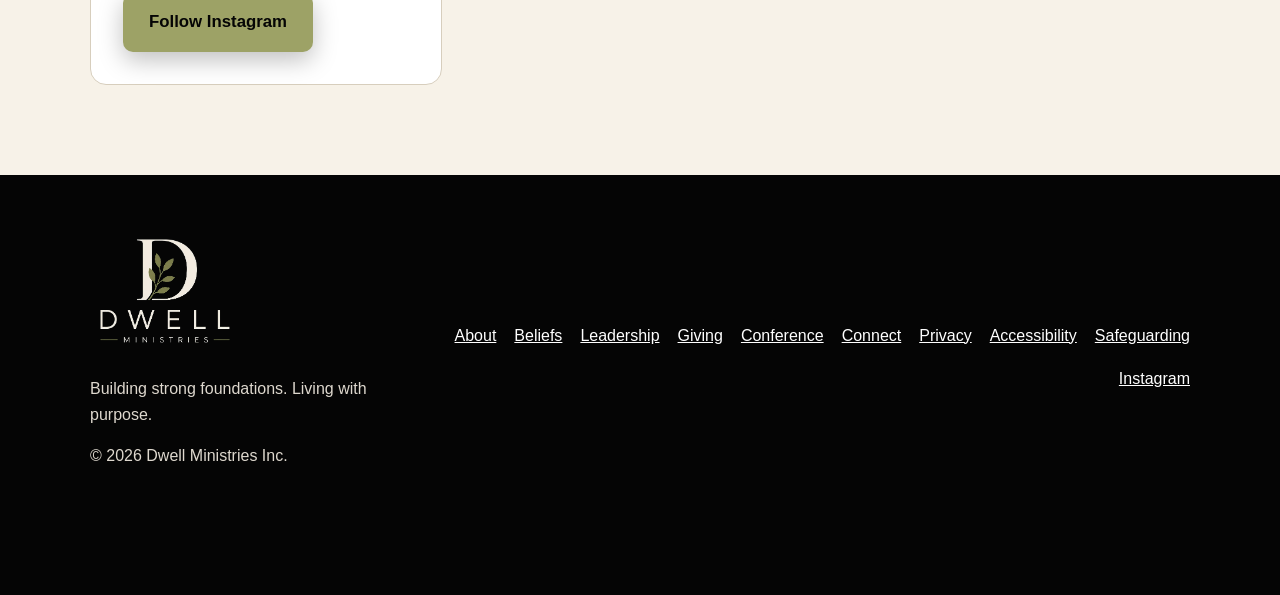
==== commit 9fb6023c: "Refresh Analytics consent script across pages" ====
--- a/index.html
+++ b/index.html
@@ -268,6 +268,6 @@
   <div class="mobile-join">
     <a class="button" href="https://us06web.zoom.us/j/82866141251" target="_blank" rel="noopener noreferrer" aria-label="Join Dwell Ministries live on Zoom">Join Live Service</a>
   </div>
-<script src="assets/site.js"></script>
+<script src="assets/site.js?v=20261118-ga"></script>
 </body>
 </html>
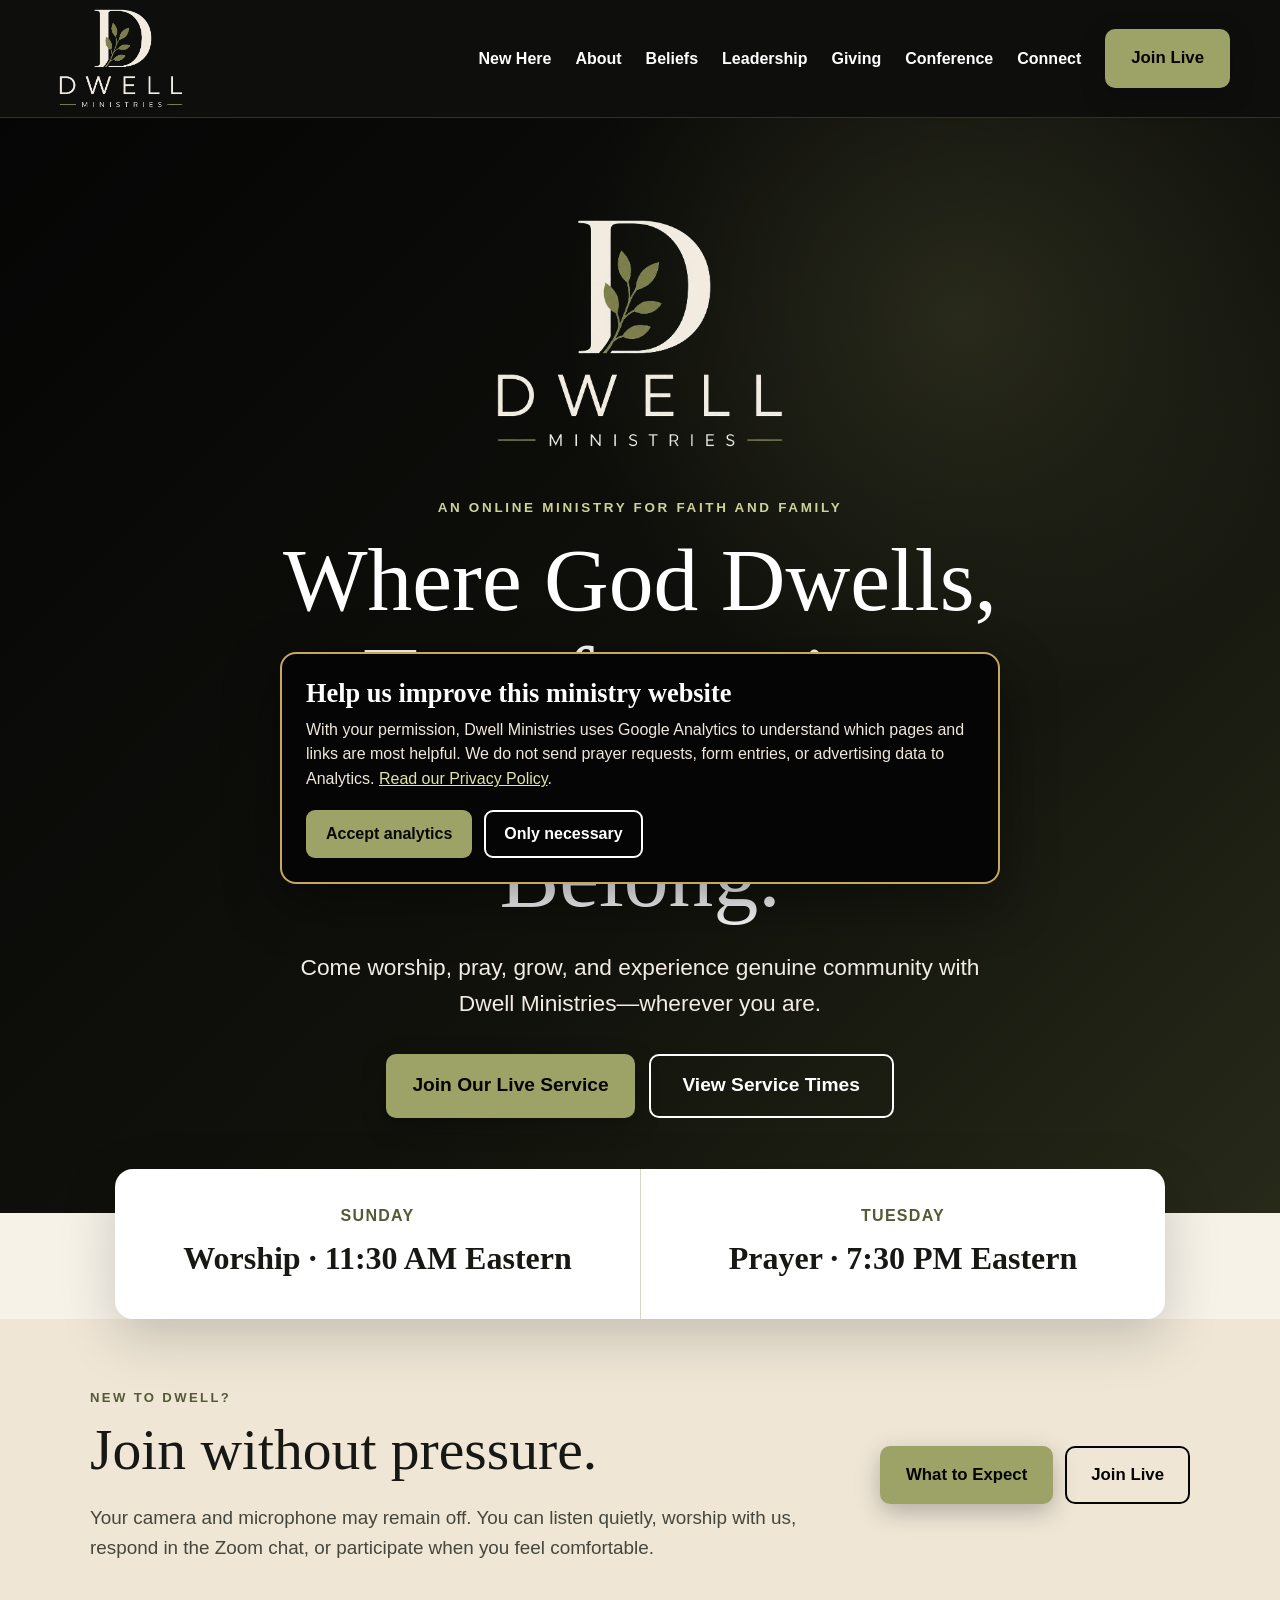
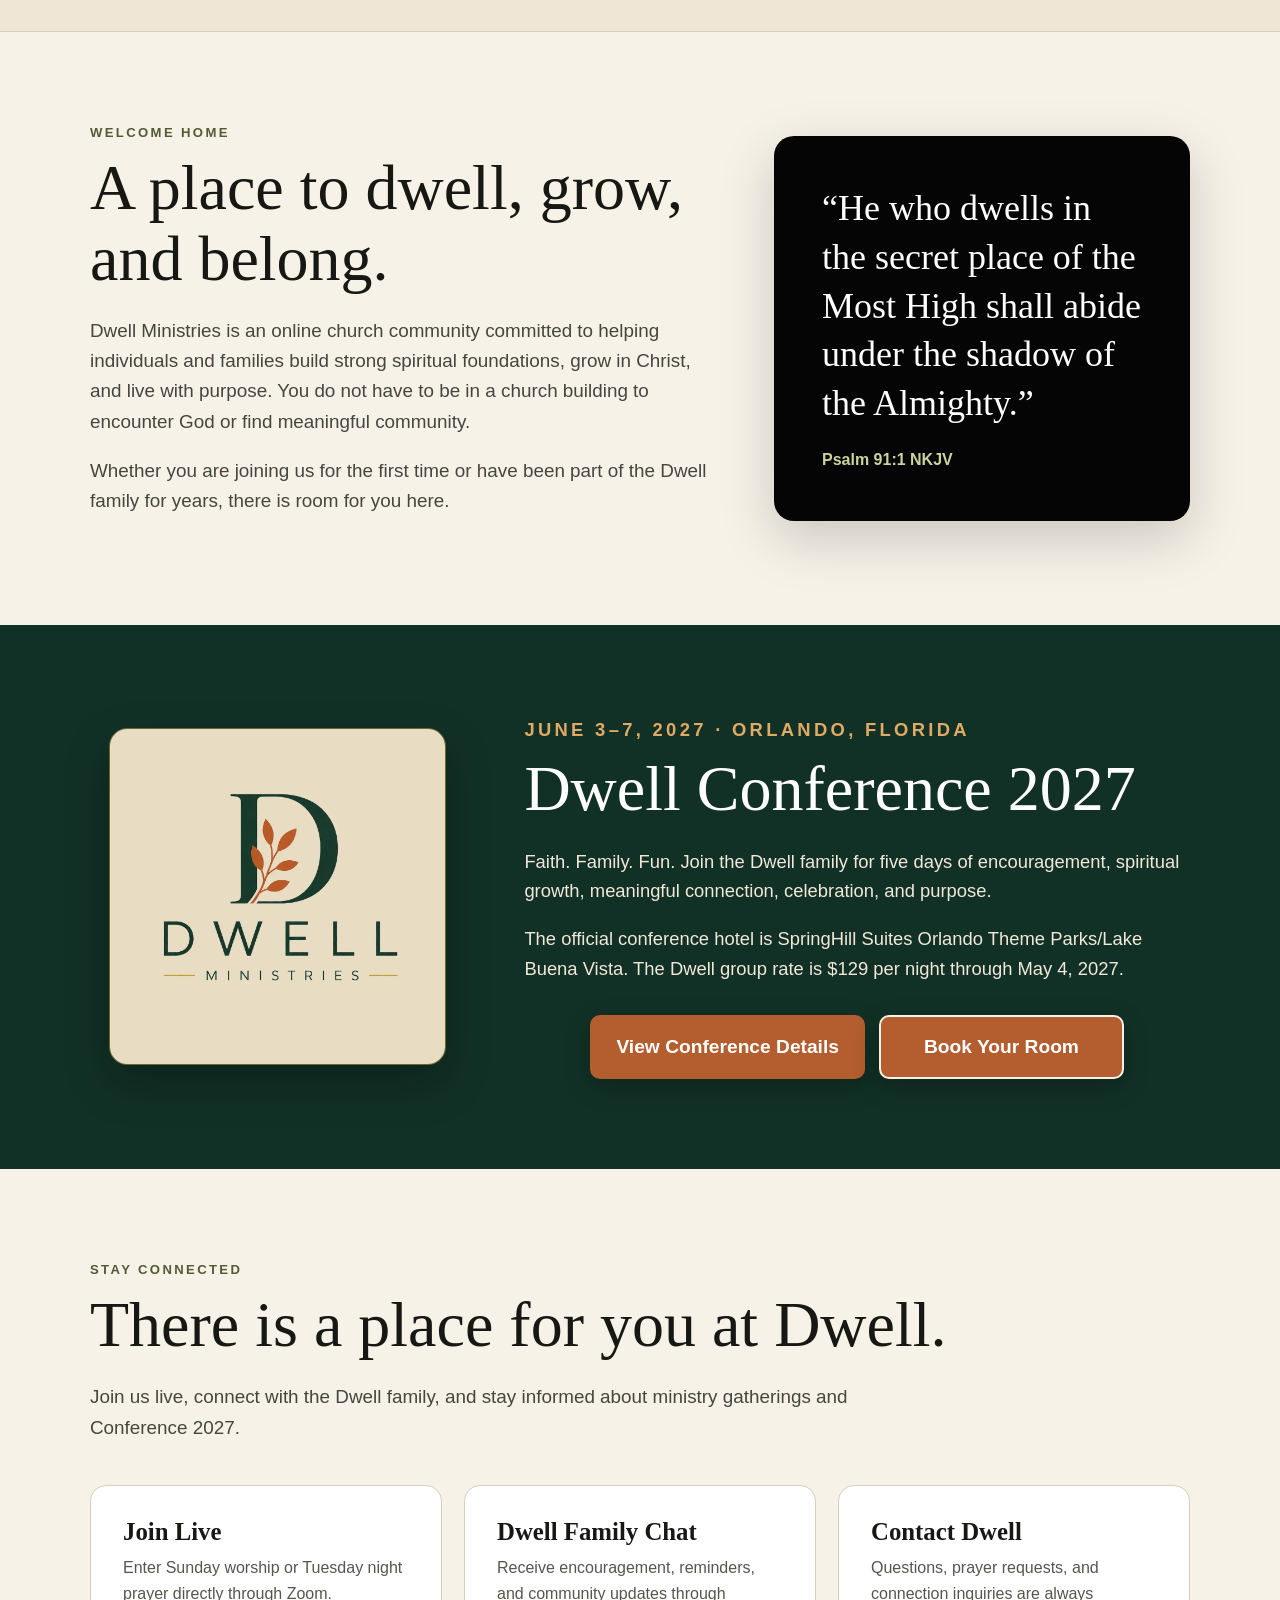
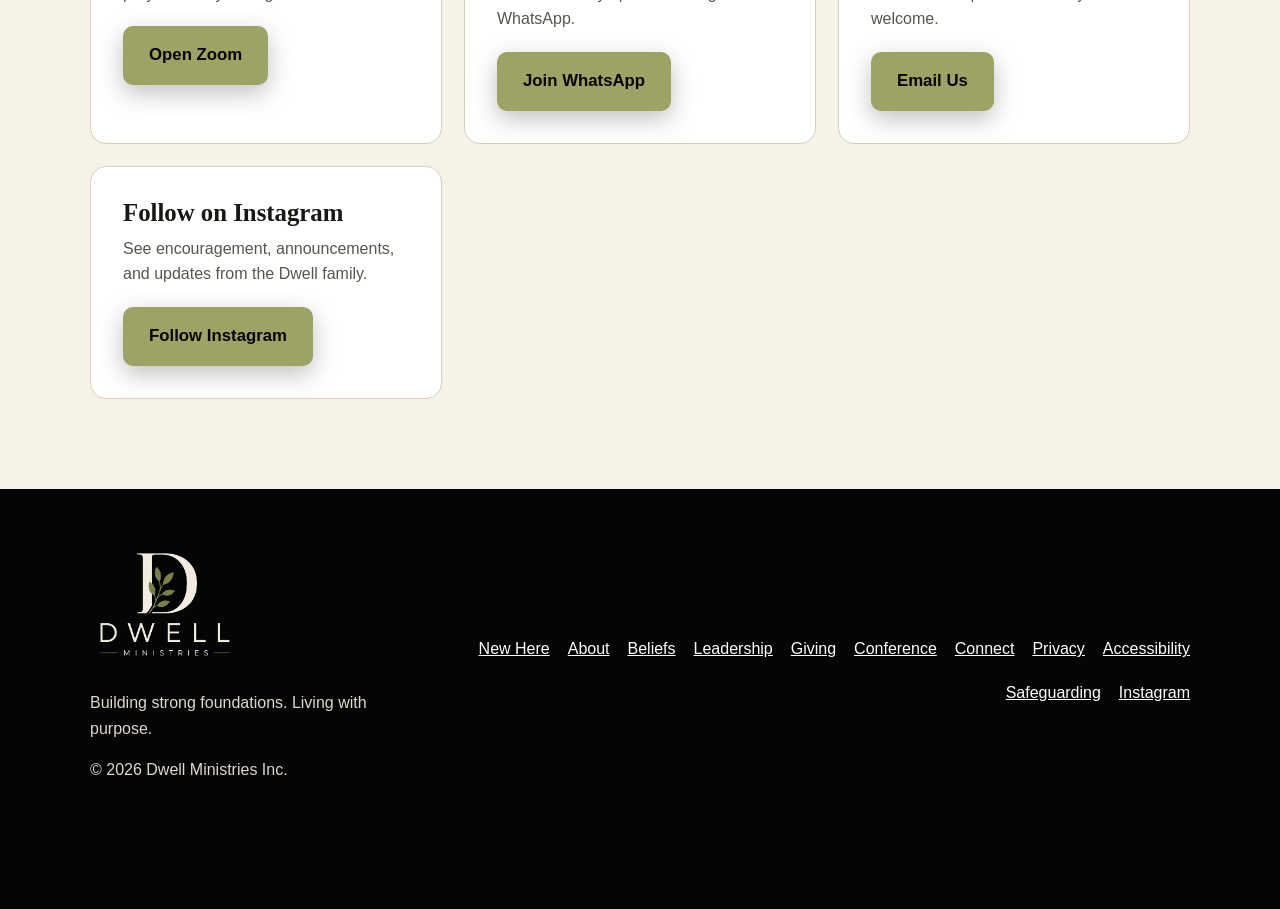
==== commit 245ad923: "Add newcomer welcome and first-visit feedback experience" ====
--- a/index.html
+++ b/index.html
@@ -115,6 +115,8 @@
     }
     @media(min-width:851px){.links,.nav-links{display:flex!important}}
 
+
+    .new-here-home{padding:68px 20px;background:#efe6d6;border-bottom:1px solid #d7cebd}.new-here-home-grid{display:grid;grid-template-columns:1.35fr .65fr;gap:46px;align-items:center}.new-here-home h2{font-size:clamp(2.15rem,4.5vw,3.6rem)}.new-here-home .lead{margin-bottom:0}.new-here-home-actions{display:flex;flex-wrap:wrap;justify-content:flex-end;gap:12px}.button-outline-dark{background:transparent;color:var(--black);border-color:var(--black);box-shadow:none}.button-outline-dark:hover{background:var(--black);color:var(--white)}@media(max-width:850px){.new-here-home-grid{grid-template-columns:1fr}.new-here-home-actions{justify-content:flex-start}}@media(max-width:620px){.new-here-home{padding:56px 18px}.new-here-home-actions .button{width:100%}}
   </style>
 
   <link rel="canonical" href="https://dwellmin.online/">
@@ -143,7 +145,7 @@
       </a>
       <button class="menu-toggle" type="button" aria-expanded="false" aria-controls="primary-navigation" aria-label="Open navigation menu"><span class="menu-toggle-icon" aria-hidden="true">☰</span><span class="menu-toggle-label">Menu</span></button>
       <nav id="primary-navigation" class="nav-links" aria-label="Primary navigation">
-        <a href="about.html">About</a>
+        <a href="new-here.html">New Here</a><a href="about.html">About</a>
         <a href="beliefs.html">Beliefs</a>
         <a href="leadership.html">Leadership</a>
         <a href="giving.html">Giving</a>
@@ -180,6 +182,13 @@
         </div>
       </div>
     </div>
+
+    <section class="new-here-home" aria-labelledby="new-here-title">
+      <div class="section-inner new-here-home-grid">
+        <div><p class="section-kicker">New to Dwell?</p><h2 id="new-here-title">Join without pressure.</h2><p class="lead">Your camera and microphone may remain off. You can listen quietly, worship with us, respond in the Zoom chat, or participate when you feel comfortable.</p></div>
+        <div class="new-here-home-actions"><a class="button" href="new-here.html">What to Expect</a><a class="button button-outline-dark" href="https://us06web.zoom.us/j/82866141251" target="_blank" rel="noopener noreferrer">Join Live</a></div>
+      </div>
+    </section>
 
     <section id="welcome">
       <div class="section-inner welcome-grid">
@@ -251,7 +260,7 @@
         <p>© 2026 Dwell Ministries Inc.</p>
       </div>
       <div class="footer-links">
-        <a href="about.html">About</a>
+        <a href="new-here.html">New Here</a><a href="about.html">About</a>
         <a href="beliefs.html">Beliefs</a>
         <a href="leadership.html">Leadership</a>
         <a href="giving.html">Giving</a>
